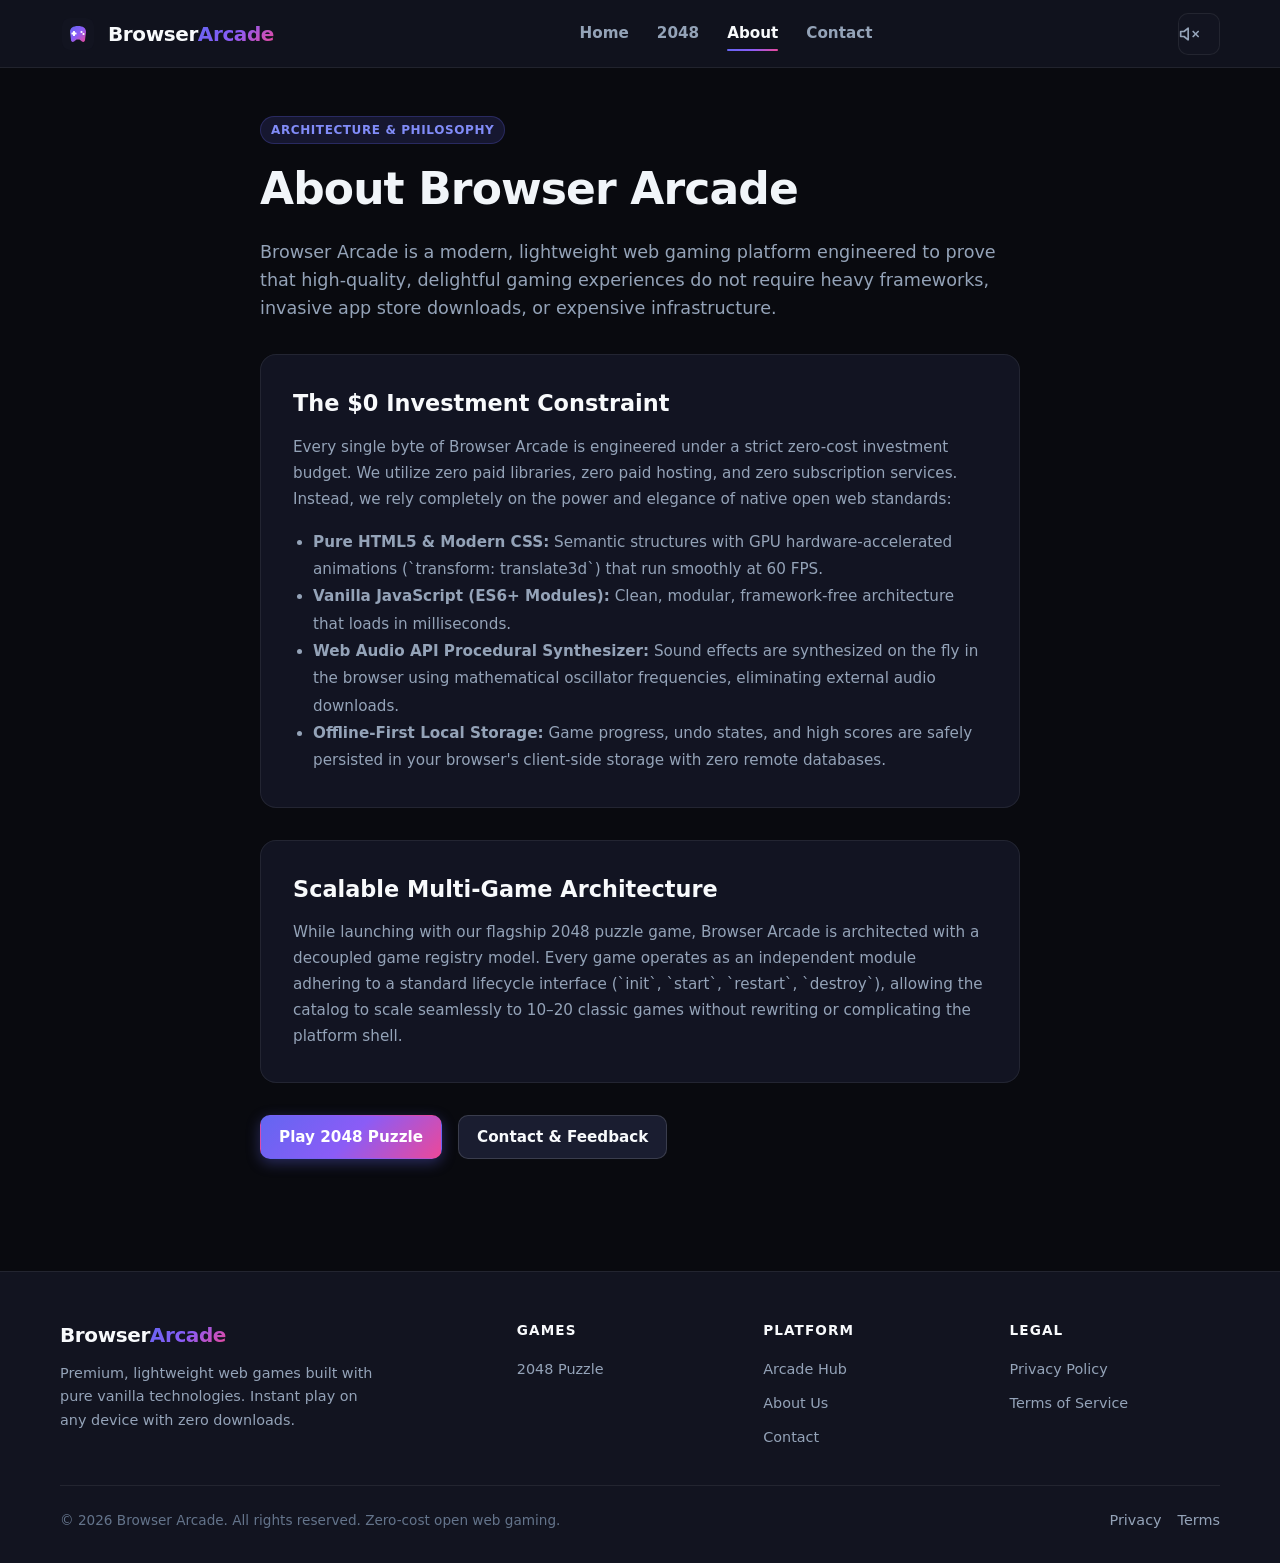
==== about/index.html @ a0a6cea9 "Prepare Browser Arcade for Vercel deployment" ====
<!DOCTYPE html>
<html lang="en">
<head>
  <meta charset="UTF-8">
  <meta name="viewport" content="width=device-width, initial-scale=1.0">
  <title>About Browser Arcade - Zero-Bloat Web Gaming</title>
  <meta name="description" content="Learn about Browser Arcade's mission to deliver instant, high-performance web gaming using pure open web standards and zero paid dependencies.">
  <link rel="canonical" href="/about/">

  <!-- Open Graph -->
  <meta property="og:type" content="website">
  <meta property="og:url" content="/about/">
  <meta property="og:title" content="About Browser Arcade - Zero-Bloat Web Gaming">
  <meta property="og:description" content="Pure HTML5, CSS3, and Vanilla JavaScript gaming platform. Instant play on any device.">
  <meta property="og:image" content="/assets/images/og-image.svg">

  <link rel="icon" type="image/svg+xml" href="/favicon.svg">
  <link rel="manifest" href="/manifest.webmanifest">
  <meta name="theme-color" content="#6366F1">

  <link rel="stylesheet" href="/assets/css/reset.css">
  <link rel="stylesheet" href="/assets/css/variables.css">
  <link rel="stylesheet" href="/assets/css/components.css">
  <link rel="stylesheet" href="/assets/css/platform.css">
</head>
<body class="arcade-layout">
  <a href="#mainContent" class="skip-to-content">Skip to content</a>

  <!-- Platform Header -->
  <header class="arcade-header">
    <div class="container arcade-header-inner">
      <a href="/" class="arcade-brand" aria-label="Browser Arcade Home">
        <div class="arcade-brand-logo">
          <svg width="32" height="32" viewBox="0 0 64 64">
            <defs>
              <linearGradient id="navLogoGradAbout" x1="0%" y1="0%" x2="100%" y2="100%">
                <stop offset="0%" stop-color="#6366F1"/>
                <stop offset="50%" stop-color="#8B5CF6"/>
                <stop offset="100%" stop-color="#EC4899"/>
              </linearGradient>
            </defs>
            <rect width="64" height="64" rx="16" fill="#121420"/>
            <path d="M16 28 C16 20, 22 16, 32 16 C42 16, 48 20, 48 28 L46 44 C46 47, 43 49, 40 47 L35 43 L29 43 L24 47 C21 49, 18 47, 18 44 Z" fill="url(#navLogoGradAbout)"/>
            <rect x="22" y="26" width="4" height="10" rx="1" fill="#FFFFFF"/>
            <rect x="19" y="29" width="10" height="4" rx="1" fill="#FFFFFF"/>
            <circle cx="39" cy="28" r="2.2" fill="#FFFFFF"/>
            <circle cx="43" cy="32" r="2.2" fill="#FFFFFF"/>
          </svg>
        </div>
        <div class="arcade-brand-text">Browser<span>Arcade</span></div>
      </a>

      <nav class="arcade-nav" aria-label="Primary Navigation">
        <a href="/" class="arcade-nav-link">Home</a>
        <a href="/games/2048/" class="arcade-nav-link">2048</a>
        <a href="/about/" class="arcade-nav-link active">About</a>
        <a href="/contact/" class="arcade-nav-link">Contact</a>
      </nav>

      <div class="arcade-header-actions">
        <button class="arcade-btn-icon sound-toggle-btn" aria-label="Toggle Sound Effects" title="Sound Effects">
          <span class="sound-icon"></span>
        </button>
        <button class="arcade-mobile-toggle" id="mobileNavToggle" aria-label="Toggle Navigation Menu" aria-expanded="false">
          <span></span>
          <span></span>
          <span></span>
        </button>
      </div>
    </div>
  </header>

  <!-- Mobile Navigation Drawer -->
  <div class="arcade-mobile-drawer" id="mobileNavDrawer" aria-label="Mobile Navigation">
    <a href="/" class="arcade-mobile-link">Home</a>
    <a href="/games/2048/" class="arcade-mobile-link">2048 Puzzle</a>
    <a href="/about/" class="arcade-mobile-link active">About Browser Arcade</a>
    <a href="/contact/" class="arcade-mobile-link">Contact Us</a>
    <a href="/privacy/" class="arcade-mobile-link">Privacy Policy</a>
    <a href="/terms/" class="arcade-mobile-link">Terms of Service</a>
  </div>

  <main class="arcade-main" id="mainContent" style="padding: 48px 0 64px;">
    <div class="container" style="max-width: 800px;">
      <div style="margin-bottom: 32px;">
        <span class="badge" style="margin-bottom: 12px;">Architecture & Philosophy</span>
        <h1 style="font-size: clamp(2rem, 5vw, 2.75rem); font-weight: 900; letter-spacing: -0.02em; margin-bottom: 16px;">
          About Browser Arcade
        </h1>
        <p style="color: var(--text-muted); font-size: 1.1rem; line-height: 1.6;">
          Browser Arcade is a modern, lightweight web gaming platform engineered to prove that high-quality, delightful gaming experiences do not require heavy frameworks, invasive app store downloads, or expensive infrastructure.
        </p>
      </div>

      <div class="arcade-card" style="padding: 32px; margin-bottom: 32px;">
        <h2 style="font-size: 1.4rem; font-weight: 800; color: var(--text-main); margin-bottom: 14px;">The $0 Investment Constraint</h2>
        <p style="color: var(--text-muted); font-size: 0.95rem; line-height: 1.7; margin-bottom: 16px;">
          Every single byte of Browser Arcade is engineered under a strict zero-cost investment budget. We utilize zero paid libraries, zero paid hosting, and zero subscription services. Instead, we rely completely on the power and elegance of native open web standards:
        </p>
        <ul style="list-style: disc; padding-left: 20px; color: var(--text-muted); font-size: 0.95rem; line-height: 1.8;">
          <li><strong>Pure HTML5 & Modern CSS:</strong> Semantic structures with GPU hardware-accelerated animations (`transform: translate3d`) that run smoothly at 60 FPS.</li>
          <li><strong>Vanilla JavaScript (ES6+ Modules):</strong> Clean, modular, framework-free architecture that loads in milliseconds.</li>
          <li><strong>Web Audio API Procedural Synthesizer:</strong> Sound effects are synthesized on the fly in the browser using mathematical oscillator frequencies, eliminating external audio downloads.</li>
          <li><strong>Offline-First Local Storage:</strong> Game progress, undo states, and high scores are safely persisted in your browser's client-side storage with zero remote databases.</li>
        </ul>
      </div>

      <div class="arcade-card" style="padding: 32px; margin-bottom: 32px;">
        <h2 style="font-size: 1.4rem; font-weight: 800; color: var(--text-main); margin-bottom: 14px;">Scalable Multi-Game Architecture</h2>
        <p style="color: var(--text-muted); font-size: 0.95rem; line-height: 1.7;">
          While launching with our flagship 2048 puzzle game, Browser Arcade is architected with a decoupled game registry model. Every game operates as an independent module adhering to a standard lifecycle interface (`init`, `start`, `restart`, `destroy`), allowing the catalog to scale seamlessly to 10–20 classic games without rewriting or complicating the platform shell.
        </p>
      </div>

      <div style="display: flex; gap: 16px; flex-wrap: wrap;">
        <a href="/games/2048/" class="arcade-btn arcade-btn-primary">
          Play 2048 Puzzle
        </a>
        <a href="/contact/" class="arcade-btn arcade-btn-secondary">
          Contact & Feedback
        </a>
      </div>
    </div>
  </main>

  <footer class="arcade-footer">
    <div class="container">
      <div class="arcade-footer-grid">
        <div>
          <div class="arcade-brand">
            <div class="arcade-brand-text">Browser<span>Arcade</span></div>
          </div>
          <p class="arcade-footer-brand-desc">
            Premium, lightweight web games built with pure vanilla technologies. Instant play on any device with zero downloads.
          </p>
        </div>
        <div>
          <h3 class="arcade-footer-title">Games</h3>
          <ul class="arcade-footer-list">
            <li><a href="/games/2048/" class="arcade-footer-link">2048 Puzzle</a></li>
          </ul>
        </div>
        <div>
          <h3 class="arcade-footer-title">Platform</h3>
          <ul class="arcade-footer-list">
            <li><a href="/" class="arcade-footer-link">Arcade Hub</a></li>
            <li><a href="/about/" class="arcade-footer-link">About Us</a></li>
            <li><a href="/contact/" class="arcade-footer-link">Contact</a></li>
          </ul>
        </div>
        <div>
          <h3 class="arcade-footer-title">Legal</h3>
          <ul class="arcade-footer-list">
            <li><a href="/privacy/" class="arcade-footer-link">Privacy Policy</a></li>
            <li><a href="/terms/" class="arcade-footer-link">Terms of Service</a></li>
          </ul>
        </div>
      </div>
      <div class="arcade-footer-bottom">
        <div>&copy; 2026 Browser Arcade. All rights reserved. Zero-cost open web gaming.</div>
        <div style="display: flex; gap: 16px;">
          <a href="/privacy/" class="arcade-footer-link">Privacy</a>
          <a href="/terms/" class="arcade-footer-link">Terms</a>
        </div>
      </div>
    </div>
  </footer>

  <script type="module" src="/assets/js/arcade.js"></script>
</body>
</html>
---- assets/css/variables.css ----
/**
 * Browser Arcade - Design Tokens & Custom Properties
 * Zero-cost, high-contrast, modern arcade aesthetic
 */

:root {
  /* Surface & Background Palette */
  --bg-app: #090a10;
  --bg-surface: #121420;
  --bg-surface-elevated: #1a1d30;
  --bg-surface-card: rgba(22, 25, 42, 0.75);
  --bg-glass: rgba(18, 20, 32, 0.85);
  --bg-board: #161826;
  --bg-cell-empty: rgba(255, 255, 255, 0.04);

  /* Primary Brand Neon Palette */
  --primary-50: #eef2ff;
  --primary-100: #e0e7ff;
  --primary-400: #818cf8;
  --primary-500: #6366f1;
  --primary-600: #4f46e5;
  --primary-gradient: linear-gradient(135deg, #6366f1 0%, #8b5cf6 50%, #ec4899 100%);
  --primary-glow: 0 0 25px rgba(99, 102, 241, 0.35);

  /* Secondary & Accent */
  --accent-cyan: #06b6d4;
  --accent-pink: #ec4899;
  --accent-purple: #8b5cf6;
  --accent-amber: #f59e0b;
  --accent-emerald: #10b981;

  /* Typography Colors */
  --text-main: #f8fafc;
  --text-muted: #94a3b8;
  --text-dim: #64748b;
  --text-inverse: #090a10;

  /* Borders & Dividers */
  --border-subtle: rgba(255, 255, 255, 0.07);
  --border-medium: rgba(255, 255, 255, 0.14);
  --border-focus: #6366f1;

  /* Radii */
  --radius-sm: 6px;
  --radius-md: 10px;
  --radius-lg: 16px;
  --radius-xl: 24px;
  --radius-full: 9999px;

  /* Shadows */
  --shadow-sm: 0 2px 4px rgba(0, 0, 0, 0.3);
  --shadow-md: 0 4px 16px rgba(0, 0, 0, 0.4);
  --shadow-lg: 0 8px 30px rgba(0, 0, 0, 0.5);
  --shadow-glow: 0 0 20px rgba(99, 102, 241, 0.25);

  /* Transitions */
  --transition-fast: 0.15s cubic-bezier(0.4, 0, 0.2, 1);
  --transition-normal: 0.25s cubic-bezier(0.4, 0, 0.2, 1);
  --transition-bounce: 0.2s cubic-bezier(0.34, 1.56, 0.64, 1);

  /* Layout Dimensions */
  --header-height: 68px;
  --container-max-width: 1200px;
  --game-max-width: 460px;

  /* Future AdSense Placeholder Dimensions (IAB Standards) */
  --ad-leaderboard-w: 728px;
  --ad-leaderboard-h: 90px;
  --ad-mobile-banner-w: 320px;
  --ad-mobile-banner-h: 50px;
  --ad-rect-w: 300px;
  --ad-rect-h: 250px;

  /* 2048 Game Color Scale (Vibrant, high contrast, neo-arcade aesthetic) */
  --tile-2-bg: #1e2238;
  --tile-2-color: #f1f5f9;
  --tile-4-bg: #282f4d;
  --tile-4-color: #f8fafc;
  --tile-8-bg: #f97316;
  --tile-8-color: #ffffff;
  --tile-16-bg: #ea580c;
  --tile-16-color: #ffffff;
  --tile-32-bg: #ef4444;
  --tile-32-color: #ffffff;
  --tile-64-bg: #dc2626;
  --tile-64-color: #ffffff;
  --tile-128-bg: #eab308;
  --tile-128-color: #0f172a;
  --tile-128-glow: 0 0 16px rgba(234, 179, 8, 0.4);
  --tile-256-bg: #eab308;
  --tile-256-color: #0f172a;
  --tile-256-glow: 0 0 22px rgba(234, 179, 8, 0.55);
  --tile-512-bg: #10b981;
  --tile-512-color: #ffffff;
  --tile-512-glow: 0 0 26px rgba(16, 185, 129, 0.6);
  --tile-1024-bg: #06b6d4;
  --tile-1024-color: #ffffff;
  --tile-1024-glow: 0 0 30px rgba(6, 182, 212, 0.7);
  --tile-2048-bg: linear-gradient(135deg, #6366f1 0%, #ec4899 100%);
  --tile-2048-color: #ffffff;
  --tile-2048-glow: 0 0 35px rgba(236, 72, 153, 0.85);
  --tile-super-bg: linear-gradient(135deg, #3b82f6 0%, #8b5cf6 50%, #f43f5e 100%);
  --tile-super-color: #ffffff;
  --tile-super-glow: 0 0 40px rgba(139, 92, 246, 0.9);
}
---- assets/css/components.css ----
/**
 * Browser Arcade - Reusable Component Library
 * High-performance UI components with smooth micro-interactions
 */

/* ==========================================================================
   Buttons
   ========================================================================== */

.arcade-btn {
  display: inline-flex;
  align-items: center;
  justify-content: center;
  gap: 8px;
  font-weight: 600;
  font-size: 0.95rem;
  padding: 10px 18px;
  border-radius: var(--radius-md);
  transition: all var(--transition-fast);
  user-select: none;
  white-space: nowrap;
  outline: none;
  border: 1px solid transparent;
}

.arcade-btn:focus-visible {
  outline: 2px solid var(--border-focus);
  outline-offset: 2px;
}

.arcade-btn-primary {
  background: var(--primary-gradient);
  color: #ffffff;
  box-shadow: 0 4px 14px rgba(99, 102, 241, 0.35);
}

.arcade-btn-primary:hover {
  transform: translateY(-1px);
  box-shadow: 0 6px 20px rgba(99, 102, 241, 0.5);
  filter: brightness(1.08);
}

.arcade-btn-primary:active {
  transform: translateY(1px);
  filter: brightness(0.95);
}

.arcade-btn-secondary {
  background: var(--bg-surface-elevated);
  color: var(--text-main);
  border: 1px solid var(--border-medium);
}

.arcade-btn-secondary:hover {
  background: rgba(255, 255, 255, 0.08);
  border-color: rgba(255, 255, 255, 0.25);
  transform: translateY(-1px);
}

.arcade-btn-secondary:active {
  transform: translateY(1px);
}

.arcade-btn-icon {
  width: 42px;
  height: 42px;
  padding: 0;
  border-radius: var(--radius-md);
  background: var(--bg-surface);
  border: 1px solid var(--border-subtle);
  color: var(--text-muted);
}

.arcade-btn-icon:hover {
  background: var(--bg-surface-elevated);
  color: var(--text-main);
  border-color: var(--border-medium);
  transform: translateY(-1px);
}

.arcade-btn-icon.active {
  color: var(--primary-400);
  border-color: var(--primary-500);
  background: rgba(99, 102, 241, 0.12);
}

.arcade-btn-sm {
  padding: 6px 12px;
  font-size: 0.85rem;
}

/* ==========================================================================
   Badges & Tags
   ========================================================================== */

.badge {
  display: inline-flex;
  align-items: center;
  gap: 4px;
  padding: 4px 10px;
  font-size: 0.75rem;
  font-weight: 700;
  letter-spacing: 0.05em;
  text-transform: uppercase;
  border-radius: var(--radius-full);
  background: rgba(99, 102, 241, 0.15);
  color: var(--primary-400);
  border: 1px solid rgba(99, 102, 241, 0.25);
}

.badge-pulse {
  position: relative;
}

.badge-pulse::before {
  content: '';
  width: 6px;
  height: 6px;
  border-radius: 50%;
  background-color: var(--accent-emerald);
  box-shadow: 0 0 8px var(--accent-emerald);
}

/* ==========================================================================
   Cards
   ========================================================================== */

.arcade-card {
  background: var(--bg-surface-card);
  border: 1px solid var(--border-subtle);
  border-radius: var(--radius-lg);
  backdrop-filter: blur(12px);
  -webkit-backdrop-filter: blur(12px);
  transition: all var(--transition-normal);
  overflow: hidden;
}

.arcade-card:hover {
  border-color: var(--border-medium);
  transform: translateY(-2px);
  box-shadow: var(--shadow-md);
}

/* Game Catalog Card */
.game-card {
  position: relative;
  display: flex;
  flex-direction: column;
  height: 100%;
}

.game-card-media {
  position: relative;
  width: 100%;
  aspect-ratio: 16 / 9;
  background: linear-gradient(135deg, #181b2e 0%, #0d0f1a 100%);
  display: flex;
  align-items: center;
  justify-content: center;
  overflow: hidden;
  border-bottom: 1px solid var(--border-subtle);
}

.game-card-media svg {
  transition: transform var(--transition-normal);
}

.game-card:hover .game-card-media svg {
  transform: scale(1.06);
}

.game-card-body {
  padding: 20px;
  display: flex;
  flex-direction: column;
  flex-grow: 1;
}

.game-card-title {
  font-size: 1.25rem;
  font-weight: 700;
  color: var(--text-main);
  margin-bottom: 6px;
}

.game-card-desc {
  font-size: 0.9rem;
  color: var(--text-muted);
  line-height: 1.45;
  margin-bottom: 16px;
  flex-grow: 1;
}

/* ==========================================================================
   Modals & Overlays
   ========================================================================== */

.arcade-modal-backdrop {
  position: fixed;
  inset: 0;
  background: rgba(9, 10, 16, 0.85);
  backdrop-filter: blur(8px);
  -webkit-backdrop-filter: blur(8px);
  display: flex;
  align-items: center;
  justify-content: center;
  padding: 20px;
  z-index: 1000;
  opacity: 0;
  pointer-events: none;
  transition: opacity var(--transition-normal);
}

.arcade-modal-backdrop.active {
  opacity: 1;
  pointer-events: auto;
}

.arcade-modal-card {
  background: var(--bg-surface);
  border: 1px solid var(--border-medium);
  border-radius: var(--radius-xl);
  padding: 32px 28px;
  max-width: 420px;
  width: 100%;
  text-align: center;
  box-shadow: var(--shadow-lg), var(--shadow-glow);
  transform: scale(0.92);
  transition: transform var(--transition-bounce);
}

.arcade-modal-backdrop.active .arcade-modal-card {
  transform: scale(1);
}

.arcade-modal-icon {
  font-size: 3rem;
  margin-bottom: 12px;
}

.arcade-modal-title {
  font-size: 1.75rem;
  font-weight: 800;
  color: var(--text-main);
  margin-bottom: 10px;
  letter-spacing: -0.02em;
}

.arcade-modal-desc {
  font-size: 0.95rem;
  color: var(--text-muted);
  line-height: 1.5;
  margin-bottom: 24px;
}

.arcade-modal-actions {
  display: flex;
  gap: 12px;
  justify-content: center;
}

/* ==========================================================================
   AdSense Placement Containers (Zero-CLS Architecture)
   Explicit dimensions reserved to prevent layout shifts.
   Strictly empty containers: NO advertising code, NO mock ad images.
   ========================================================================== */

.arcade-ad-slot {
  display: flex;
  align-items: center;
  justify-content: center;
  margin: 24px auto;
  border-radius: var(--radius-md);
  background: rgba(255, 255, 255, 0.015);
  border: 1px dashed rgba(255, 255, 255, 0.05);
  overflow: hidden;
  user-select: none;
  contain: layout size;
}

/* Desktop Leaderboard 728x90 */
.arcade-ad-leaderboard {
  width: 100%;
  max-width: var(--ad-leaderboard-w);
  height: var(--ad-leaderboard-h);
}

/* Medium Rectangle 300x250 */
.arcade-ad-rectangle {
  width: var(--ad-rect-w);
  height: var(--ad-rect-h);
}

/* Mobile Banner 320x50 */
.arcade-ad-mobile-banner {
  width: var(--ad-mobile-banner-w);
  height: var(--ad-mobile-banner-h);
}

@media (max-width: 768px) {
  .arcade-ad-leaderboard {
    display: none; /* Hide wide leaderboard on mobile; mobile banner activates */
  }
}

@media (min-width: 769px) {
  .arcade-ad-mobile-banner {
    display: none;
  }
}
---- assets/css/platform.css ----
/**
 * Browser Arcade - Platform Layout & Shell Styles
 * Responsive, mobile-first arcade header, navigation, and footer
 */

/* ==========================================================================
   Skip Link (Accessibility)
   ========================================================================== */

.skip-to-content {
  position: absolute;
  top: -60px;
  left: 20px;
  background: var(--primary-500);
  color: #ffffff;
  padding: 10px 18px;
  border-radius: var(--radius-md);
  font-weight: 700;
  z-index: 9999;
  transition: top var(--transition-fast);
}

.skip-to-content:focus {
  top: 15px;
}

/* ==========================================================================
   Platform Shell Layout
   ========================================================================== */

.arcade-layout {
  display: flex;
  flex-direction: column;
  min-height: 100vh;
}

.arcade-main {
  flex: 1 0 auto;
  display: flex;
  flex-direction: column;
}

.container {
  width: 100%;
  max-width: var(--container-max-width);
  margin: 0 auto;
  padding: 0 20px;
}

/* ==========================================================================
   Header & Navigation
   ========================================================================== */

.arcade-header {
  position: sticky;
  top: 0;
  height: var(--header-height);
  background: var(--bg-glass);
  backdrop-filter: blur(16px);
  -webkit-backdrop-filter: blur(16px);
  border-bottom: 1px solid var(--border-subtle);
  z-index: 500;
}

.arcade-header-inner {
  display: flex;
  align-items: center;
  justify-content: space-between;
  height: 100%;
}

.arcade-brand {
  display: flex;
  align-items: center;
  gap: 12px;
  font-weight: 800;
  font-size: 1.25rem;
  letter-spacing: -0.02em;
  color: var(--text-main);
  text-decoration: none;
}

.arcade-brand-logo {
  width: 36px;
  height: 36px;
  display: flex;
  align-items: center;
  justify-content: center;
}

.arcade-brand-text span {
  background: var(--primary-gradient);
  -webkit-background-clip: text;
  -webkit-text-fill-color: transparent;
}

.arcade-nav {
  display: flex;
  align-items: center;
  gap: 28px;
}

.arcade-nav-link {
  font-size: 0.95rem;
  font-weight: 600;
  color: var(--text-muted);
  transition: color var(--transition-fast);
  position: relative;
  padding: 6px 0;
}

.arcade-nav-link:hover,
.arcade-nav-link.active {
  color: var(--text-main);
}

.arcade-nav-link.active::after {
  content: '';
  position: absolute;
  bottom: 0;
  left: 0;
  right: 0;
  height: 2px;
  background: var(--primary-gradient);
  border-radius: var(--radius-full);
}

.arcade-header-actions {
  display: flex;
  align-items: center;
  gap: 10px;
}

/* Mobile Hamburger Toggle */
.arcade-mobile-toggle {
  display: none;
  flex-direction: column;
  justify-content: center;
  gap: 5px;
  width: 42px;
  height: 42px;
  padding: 8px;
  border-radius: var(--radius-md);
  background: var(--bg-surface);
  border: 1px solid var(--border-subtle);
}

.arcade-mobile-toggle span {
  display: block;
  width: 22px;
  height: 2px;
  background-color: var(--text-main);
  border-radius: 2px;
  transition: all var(--transition-fast);
}

.arcade-mobile-toggle.active span:nth-child(1) {
  transform: translateY(7px) rotate(45deg);
}

.arcade-mobile-toggle.active span:nth-child(2) {
  opacity: 0;
}

.arcade-mobile-toggle.active span:nth-child(3) {
  transform: translateY(-7px) rotate(-45deg);
}

/* Mobile Navigation Drawer */
.arcade-mobile-drawer {
  position: fixed;
  top: var(--header-height);
  left: 0;
  right: 0;
  bottom: 0;
  background: var(--bg-app);
  display: flex;
  flex-direction: column;
  padding: 24px;
  gap: 16px;
  z-index: 490;
  transform: translateY(-100%);
  opacity: 0;
  pointer-events: none;
  transition: all var(--transition-normal);
  border-bottom: 1px solid var(--border-medium);
}

.arcade-mobile-drawer.active {
  transform: translateY(0);
  opacity: 1;
  pointer-events: auto;
}

.arcade-mobile-link {
  font-size: 1.15rem;
  font-weight: 700;
  color: var(--text-muted);
  padding: 12px 16px;
  border-radius: var(--radius-md);
  transition: all var(--transition-fast);
}

.arcade-mobile-link:hover,
.arcade-mobile-link.active {
  color: var(--text-main);
  background: var(--bg-surface-elevated);
}

/* ==========================================================================
   Platform Footer
   ========================================================================== */

.arcade-footer {
  background: var(--bg-surface);
  border-top: 1px solid var(--border-subtle);
  padding: 48px 0 32px;
  margin-top: 48px;
  flex-shrink: 0;
}

.arcade-footer-grid {
  display: grid;
  grid-template-columns: 2fr 1fr 1fr 1fr;
  gap: 36px;
  margin-bottom: 36px;
}

.arcade-footer-brand-desc {
  color: var(--text-muted);
  font-size: 0.9rem;
  line-height: 1.6;
  margin-top: 12px;
  max-width: 320px;
}

.arcade-footer-title {
  font-size: 0.85rem;
  font-weight: 700;
  text-transform: uppercase;
  letter-spacing: 0.08em;
  color: var(--text-main);
  margin-bottom: 16px;
}

.arcade-footer-list {
  display: flex;
  flex-direction: column;
  gap: 10px;
}

.arcade-footer-link {
  font-size: 0.9rem;
  color: var(--text-muted);
  transition: color var(--transition-fast);
}

.arcade-footer-link:hover {
  color: var(--primary-400);
}

.arcade-footer-bottom {
  border-top: 1px solid var(--border-subtle);
  padding-top: 24px;
  display: flex;
  align-items: center;
  justify-content: space-between;
  font-size: 0.85rem;
  color: var(--text-dim);
}

/* ==========================================================================
   Responsive Breakpoints
   ========================================================================== */

@media (max-width: 868px) {
  .arcade-nav {
    display: none;
  }
  .arcade-mobile-toggle {
    display: flex;
  }
  .arcade-footer-grid {
    grid-template-columns: 1fr 1fr;
    gap: 28px;
  }
}

@media (max-width: 520px) {
  .arcade-footer-grid {
    grid-template-columns: 1fr;
  }
  .arcade-footer-bottom {
    flex-direction: column;
    gap: 12px;
    text-align: center;
  }
}
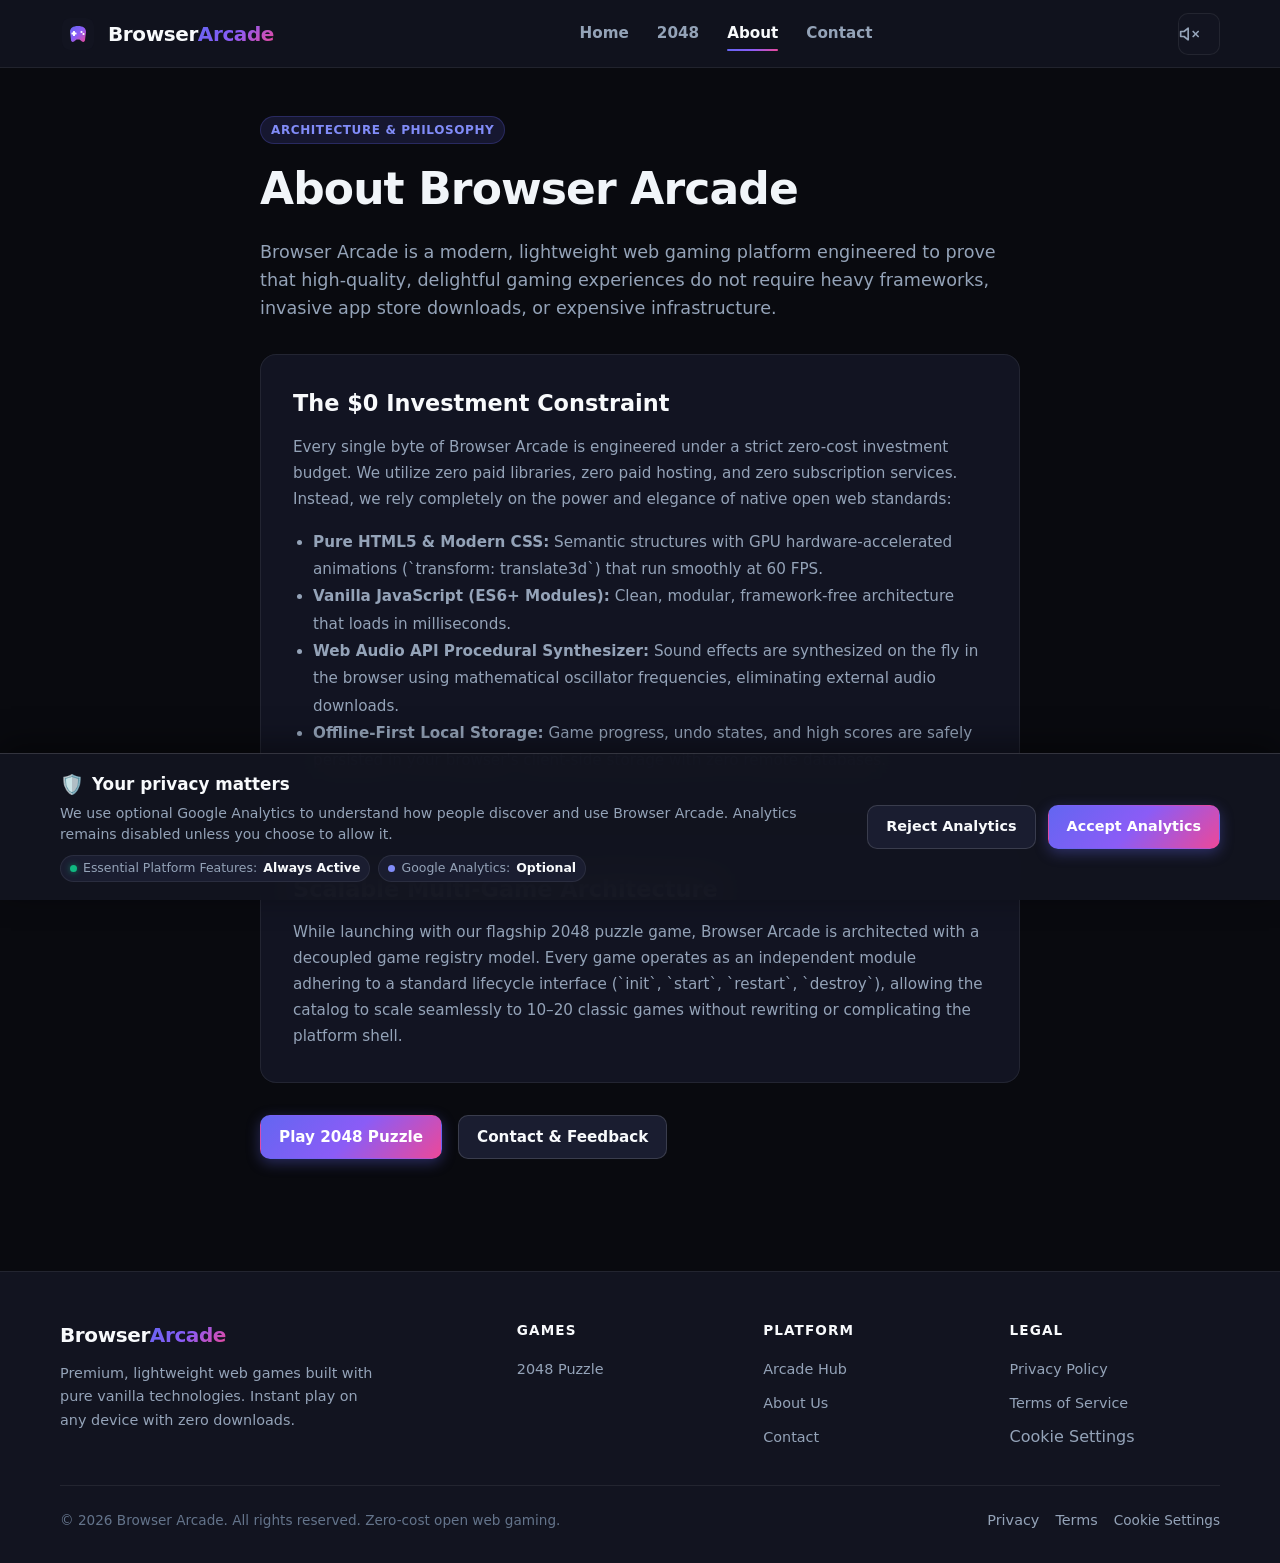
==== commit d2f6ba74: "Implement privacy-first GA4 consent controls" ====
--- a/about/index.html
+++ b/about/index.html
@@ -5,14 +5,24 @@
   <meta name="viewport" content="width=device-width, initial-scale=1.0">
   <title>About Browser Arcade - Zero-Bloat Web Gaming</title>
   <meta name="description" content="Learn about Browser Arcade's mission to deliver instant, high-performance web gaming using pure open web standards and zero paid dependencies.">
-  <link rel="canonical" href="/about/">
+  <link rel="canonical" href="https://browserarcade.pages.dev/about/">
 
   <!-- Open Graph -->
   <meta property="og:type" content="website">
-  <meta property="og:url" content="/about/">
+  <meta property="og:url" content="https://browserarcade.pages.dev/about/">
   <meta property="og:title" content="About Browser Arcade - Zero-Bloat Web Gaming">
   <meta property="og:description" content="Pure HTML5, CSS3, and Vanilla JavaScript gaming platform. Instant play on any device.">
-  <meta property="og:image" content="/assets/images/og-image.svg">
+  <meta property="og:image" content="https://browserarcade.pages.dev/assets/images/og-image.png">
+  <meta property="og:image:type" content="image/png">
+  <meta property="og:image:width" content="1200">
+  <meta property="og:image:height" content="630">
+  <meta property="og:image:alt" content="About Browser Arcade - Pure HTML5 and lightweight browser gaming mission.">
+
+  <!-- Twitter Card -->
+  <meta name="twitter:card" content="summary_large_image">
+  <meta name="twitter:title" content="About Browser Arcade - Zero-Bloat Web Gaming">
+  <meta name="twitter:description" content="Pure HTML5, CSS3, and Vanilla JavaScript gaming platform. Instant play on any device.">
+  <meta name="twitter:image" content="https://browserarcade.pages.dev/assets/images/og-image.png">
 
   <link rel="icon" type="image/svg+xml" href="/favicon.svg">
   <link rel="manifest" href="/manifest.webmanifest">
@@ -153,6 +163,7 @@
           <ul class="arcade-footer-list">
             <li><a href="/privacy/" class="arcade-footer-link">Privacy Policy</a></li>
             <li><a href="/terms/" class="arcade-footer-link">Terms of Service</a></li>
+            <li><button type="button" class="arcade-footer-link cookie-settings-trigger">Cookie Settings</button></li>
           </ul>
         </div>
       </div>
@@ -161,6 +172,7 @@
         <div style="display: flex; gap: 16px;">
           <a href="/privacy/" class="arcade-footer-link">Privacy</a>
           <a href="/terms/" class="arcade-footer-link">Terms</a>
+          <button type="button" class="arcade-footer-link" id="cookieSettingsBtn">Cookie Settings</button>
         </div>
       </div>
     </div>
--- a/assets/css/components.css
+++ b/assets/css/components.css
@@ -308,3 +308,153 @@
     display: none;
   }
 }
+
+/* ==========================================================================
+   Consent Banner (Basic Consent Mode)
+   ========================================================================== */
+
+.arcade-consent-banner {
+  position: fixed;
+  bottom: 0;
+  left: 0;
+  right: 0;
+  z-index: 9999;
+  background: rgba(18, 20, 32, 0.96);
+  backdrop-filter: blur(16px);
+  -webkit-backdrop-filter: blur(16px);
+  border-top: 1px solid var(--border-medium);
+  box-shadow: 0 -8px 32px rgba(0, 0, 0, 0.45);
+  transform: translateY(100%);
+  opacity: 0;
+  visibility: hidden;
+  transition: transform 0.3s cubic-bezier(0.16, 1, 0.3, 1), opacity 0.3s ease, visibility 0.3s ease;
+  padding: 18px 0;
+  contain: layout style;
+}
+
+.arcade-consent-banner.visible {
+  transform: translateY(0);
+  opacity: 1;
+  visibility: visible;
+}
+
+.arcade-consent-inner {
+  display: flex;
+  align-items: center;
+  justify-content: space-between;
+  gap: 24px;
+}
+
+.arcade-consent-body {
+  flex: 1;
+  min-width: 0;
+}
+
+.arcade-consent-header {
+  display: flex;
+  align-items: center;
+  gap: 8px;
+  margin-bottom: 6px;
+}
+
+.arcade-consent-icon {
+  font-size: 1.2rem;
+  line-height: 1;
+}
+
+.arcade-consent-title {
+  font-size: 1.05rem;
+  font-weight: 700;
+  color: var(--text-main);
+  margin: 0;
+}
+
+.arcade-consent-text {
+  font-size: 0.88rem;
+  line-height: 1.5;
+  color: var(--text-muted);
+  margin: 0 0 10px 0;
+}
+
+.arcade-consent-features {
+  display: flex;
+  flex-wrap: wrap;
+  gap: 8px;
+}
+
+.arcade-consent-pill {
+  display: inline-flex;
+  align-items: center;
+  gap: 6px;
+  font-size: 0.78rem;
+  padding: 3px 9px;
+  border-radius: 999px;
+  background: var(--bg-surface-elevated);
+  border: 1px solid var(--border-subtle);
+  color: var(--text-muted);
+}
+
+.arcade-consent-pill strong {
+  color: var(--text-main);
+}
+
+.arcade-consent-pill .status-indicator {
+  width: 7px;
+  height: 7px;
+  border-radius: 50%;
+  display: inline-block;
+}
+
+.arcade-consent-pill.always-active .status-indicator {
+  background: var(--accent-emerald, #10b981);
+  box-shadow: 0 0 6px rgba(16, 185, 129, 0.6);
+}
+
+.arcade-consent-pill.optional-feature .status-indicator {
+  background: var(--primary-400, #818cf8);
+}
+
+.arcade-consent-actions {
+  display: flex;
+  align-items: center;
+  gap: 12px;
+  flex-shrink: 0;
+}
+
+.arcade-consent-actions .arcade-btn {
+  padding: 10px 18px;
+  font-size: 0.9rem;
+}
+
+@media (max-width: 820px) {
+  .arcade-consent-inner {
+    flex-direction: column;
+    align-items: stretch;
+    gap: 16px;
+  }
+
+  .arcade-consent-actions {
+    display: grid;
+    grid-template-columns: 1fr 1fr;
+    gap: 10px;
+    width: 100%;
+  }
+
+  .arcade-consent-actions .arcade-btn {
+    width: 100%;
+    text-align: center;
+  }
+}
+
+@media (max-width: 480px) {
+  .arcade-consent-actions {
+    grid-template-columns: 1fr;
+  }
+}
+
+@media (prefers-reduced-motion: reduce) {
+  .arcade-consent-banner {
+    transition: opacity 0.1s linear, visibility 0.1s linear;
+    transform: none !important;
+  }
+}
--- a/assets/css/platform.css
+++ b/assets/css/platform.css
@@ -255,6 +255,15 @@
   transition: color var(--transition-fast);
 }
 
+button.arcade-footer-link {
+  background: none;
+  border: none;
+  padding: 0;
+  font: inherit;
+  cursor: pointer;
+  text-align: left;
+}
+
 .arcade-footer-link:hover {
   color: var(--primary-400);
 }
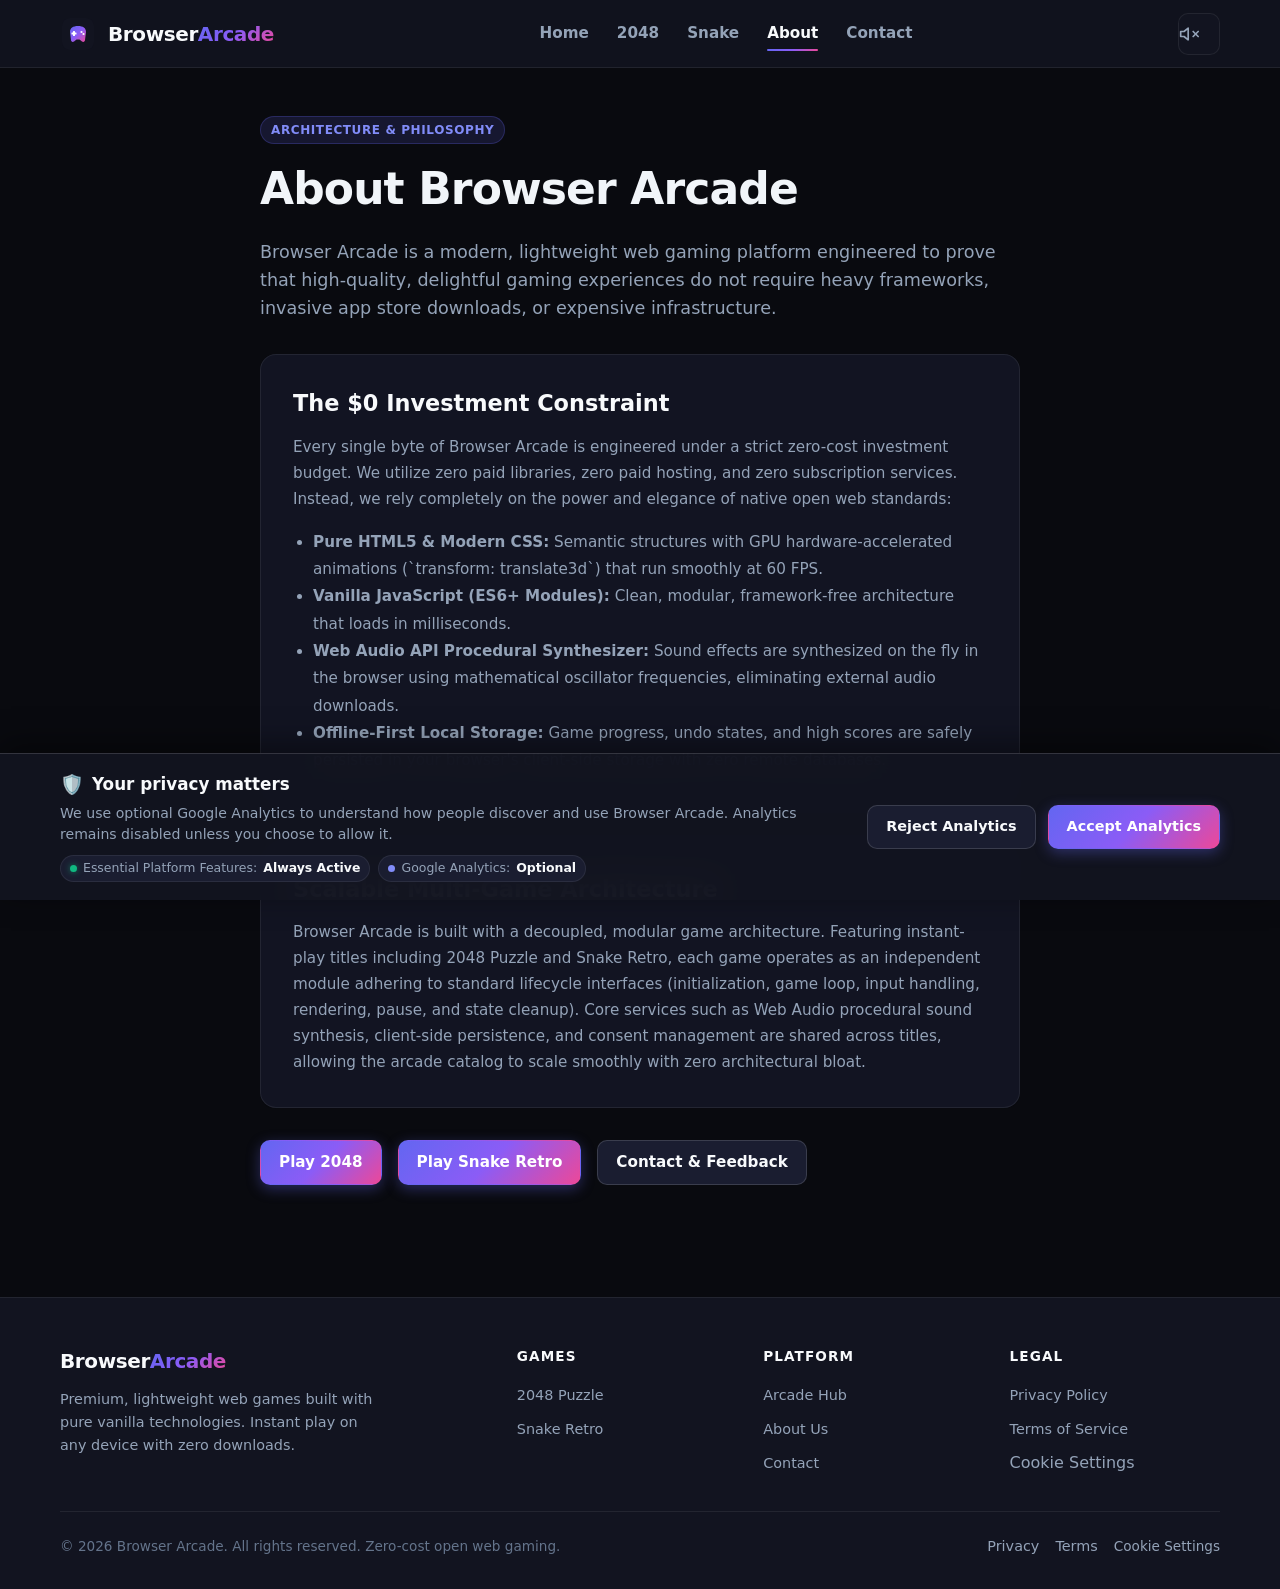
==== commit c6c31120: "feat: expand game content and platform navigation" ====
--- a/about/index.html
+++ b/about/index.html
@@ -63,6 +63,7 @@
       <nav class="arcade-nav" aria-label="Primary Navigation">
         <a href="/" class="arcade-nav-link">Home</a>
         <a href="/games/2048/" class="arcade-nav-link">2048</a>
+        <a href="/games/snake/" class="arcade-nav-link">Snake</a>
         <a href="/about/" class="arcade-nav-link active">About</a>
         <a href="/contact/" class="arcade-nav-link">Contact</a>
       </nav>
@@ -84,6 +85,7 @@
   <div class="arcade-mobile-drawer" id="mobileNavDrawer" aria-label="Mobile Navigation">
     <a href="/" class="arcade-mobile-link">Home</a>
     <a href="/games/2048/" class="arcade-mobile-link">2048 Puzzle</a>
+    <a href="/games/snake/" class="arcade-mobile-link">Snake Retro</a>
     <a href="/about/" class="arcade-mobile-link active">About Browser Arcade</a>
     <a href="/contact/" class="arcade-mobile-link">Contact Us</a>
     <a href="/privacy/" class="arcade-mobile-link">Privacy Policy</a>
@@ -118,13 +120,16 @@
       <div class="arcade-card" style="padding: 32px; margin-bottom: 32px;">
         <h2 style="font-size: 1.4rem; font-weight: 800; color: var(--text-main); margin-bottom: 14px;">Scalable Multi-Game Architecture</h2>
         <p style="color: var(--text-muted); font-size: 0.95rem; line-height: 1.7;">
-          While launching with our flagship 2048 puzzle game, Browser Arcade is architected with a decoupled game registry model. Every game operates as an independent module adhering to a standard lifecycle interface (`init`, `start`, `restart`, `destroy`), allowing the catalog to scale seamlessly to 10–20 classic games without rewriting or complicating the platform shell.
+          Browser Arcade is built with a decoupled, modular game architecture. Featuring instant-play titles including 2048 Puzzle and Snake Retro, each game operates as an independent module adhering to standard lifecycle interfaces (initialization, game loop, input handling, rendering, pause, and state cleanup). Core services such as Web Audio procedural sound synthesis, client-side persistence, and consent management are shared across titles, allowing the arcade catalog to scale smoothly with zero architectural bloat.
         </p>
       </div>
 
       <div style="display: flex; gap: 16px; flex-wrap: wrap;">
         <a href="/games/2048/" class="arcade-btn arcade-btn-primary">
-          Play 2048 Puzzle
+          Play 2048
+        </a>
+        <a href="/games/snake/" class="arcade-btn arcade-btn-primary">
+          Play Snake Retro
         </a>
         <a href="/contact/" class="arcade-btn arcade-btn-secondary">
           Contact & Feedback
@@ -148,6 +153,7 @@
           <h3 class="arcade-footer-title">Games</h3>
           <ul class="arcade-footer-list">
             <li><a href="/games/2048/" class="arcade-footer-link">2048 Puzzle</a></li>
+            <li><a href="/games/snake/" class="arcade-footer-link">Snake Retro</a></li>
           </ul>
         </div>
         <div>
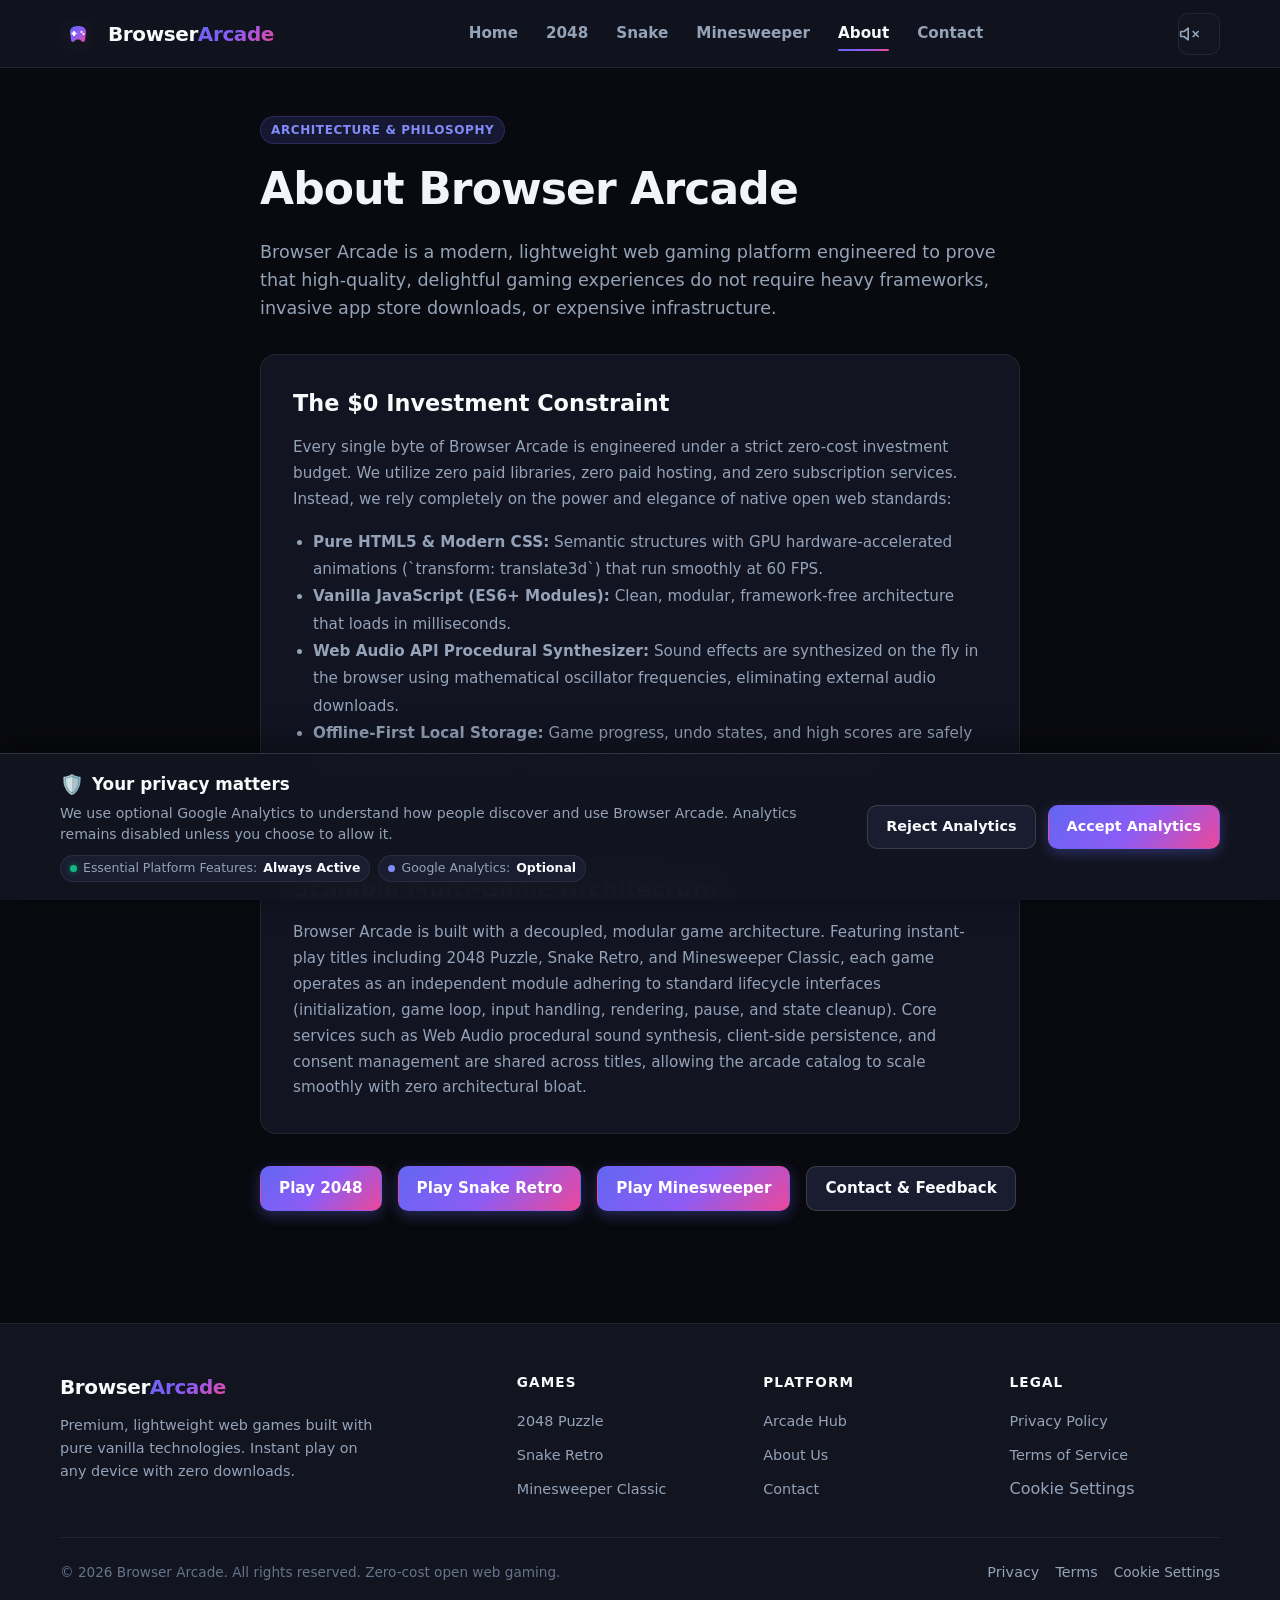
==== commit 807c0cf5: "feat: Add Minesweeper Classic (Game #3), platform navigation, and strategy guide" ====
--- a/about/index.html
+++ b/about/index.html
@@ -64,6 +64,7 @@
         <a href="/" class="arcade-nav-link">Home</a>
         <a href="/games/2048/" class="arcade-nav-link">2048</a>
         <a href="/games/snake/" class="arcade-nav-link">Snake</a>
+        <a href="/games/minesweeper/" class="arcade-nav-link">Minesweeper</a>
         <a href="/about/" class="arcade-nav-link active">About</a>
         <a href="/contact/" class="arcade-nav-link">Contact</a>
       </nav>
@@ -86,6 +87,7 @@
     <a href="/" class="arcade-mobile-link">Home</a>
     <a href="/games/2048/" class="arcade-mobile-link">2048 Puzzle</a>
     <a href="/games/snake/" class="arcade-mobile-link">Snake Retro</a>
+    <a href="/games/minesweeper/" class="arcade-mobile-link">Minesweeper Classic</a>
     <a href="/about/" class="arcade-mobile-link active">About Browser Arcade</a>
     <a href="/contact/" class="arcade-mobile-link">Contact Us</a>
     <a href="/privacy/" class="arcade-mobile-link">Privacy Policy</a>
@@ -120,7 +122,7 @@
       <div class="arcade-card" style="padding: 32px; margin-bottom: 32px;">
         <h2 style="font-size: 1.4rem; font-weight: 800; color: var(--text-main); margin-bottom: 14px;">Scalable Multi-Game Architecture</h2>
         <p style="color: var(--text-muted); font-size: 0.95rem; line-height: 1.7;">
-          Browser Arcade is built with a decoupled, modular game architecture. Featuring instant-play titles including 2048 Puzzle and Snake Retro, each game operates as an independent module adhering to standard lifecycle interfaces (initialization, game loop, input handling, rendering, pause, and state cleanup). Core services such as Web Audio procedural sound synthesis, client-side persistence, and consent management are shared across titles, allowing the arcade catalog to scale smoothly with zero architectural bloat.
+          Browser Arcade is built with a decoupled, modular game architecture. Featuring instant-play titles including 2048 Puzzle, Snake Retro, and Minesweeper Classic, each game operates as an independent module adhering to standard lifecycle interfaces (initialization, game loop, input handling, rendering, pause, and state cleanup). Core services such as Web Audio procedural sound synthesis, client-side persistence, and consent management are shared across titles, allowing the arcade catalog to scale smoothly with zero architectural bloat.
         </p>
       </div>
 
@@ -130,6 +132,9 @@
         </a>
         <a href="/games/snake/" class="arcade-btn arcade-btn-primary">
           Play Snake Retro
+        </a>
+        <a href="/games/minesweeper/" class="arcade-btn arcade-btn-primary">
+          Play Minesweeper
         </a>
         <a href="/contact/" class="arcade-btn arcade-btn-secondary">
           Contact & Feedback
@@ -154,6 +159,7 @@
           <ul class="arcade-footer-list">
             <li><a href="/games/2048/" class="arcade-footer-link">2048 Puzzle</a></li>
             <li><a href="/games/snake/" class="arcade-footer-link">Snake Retro</a></li>
+            <li><a href="/games/minesweeper/" class="arcade-footer-link">Minesweeper Classic</a></li>
           </ul>
         </div>
         <div>
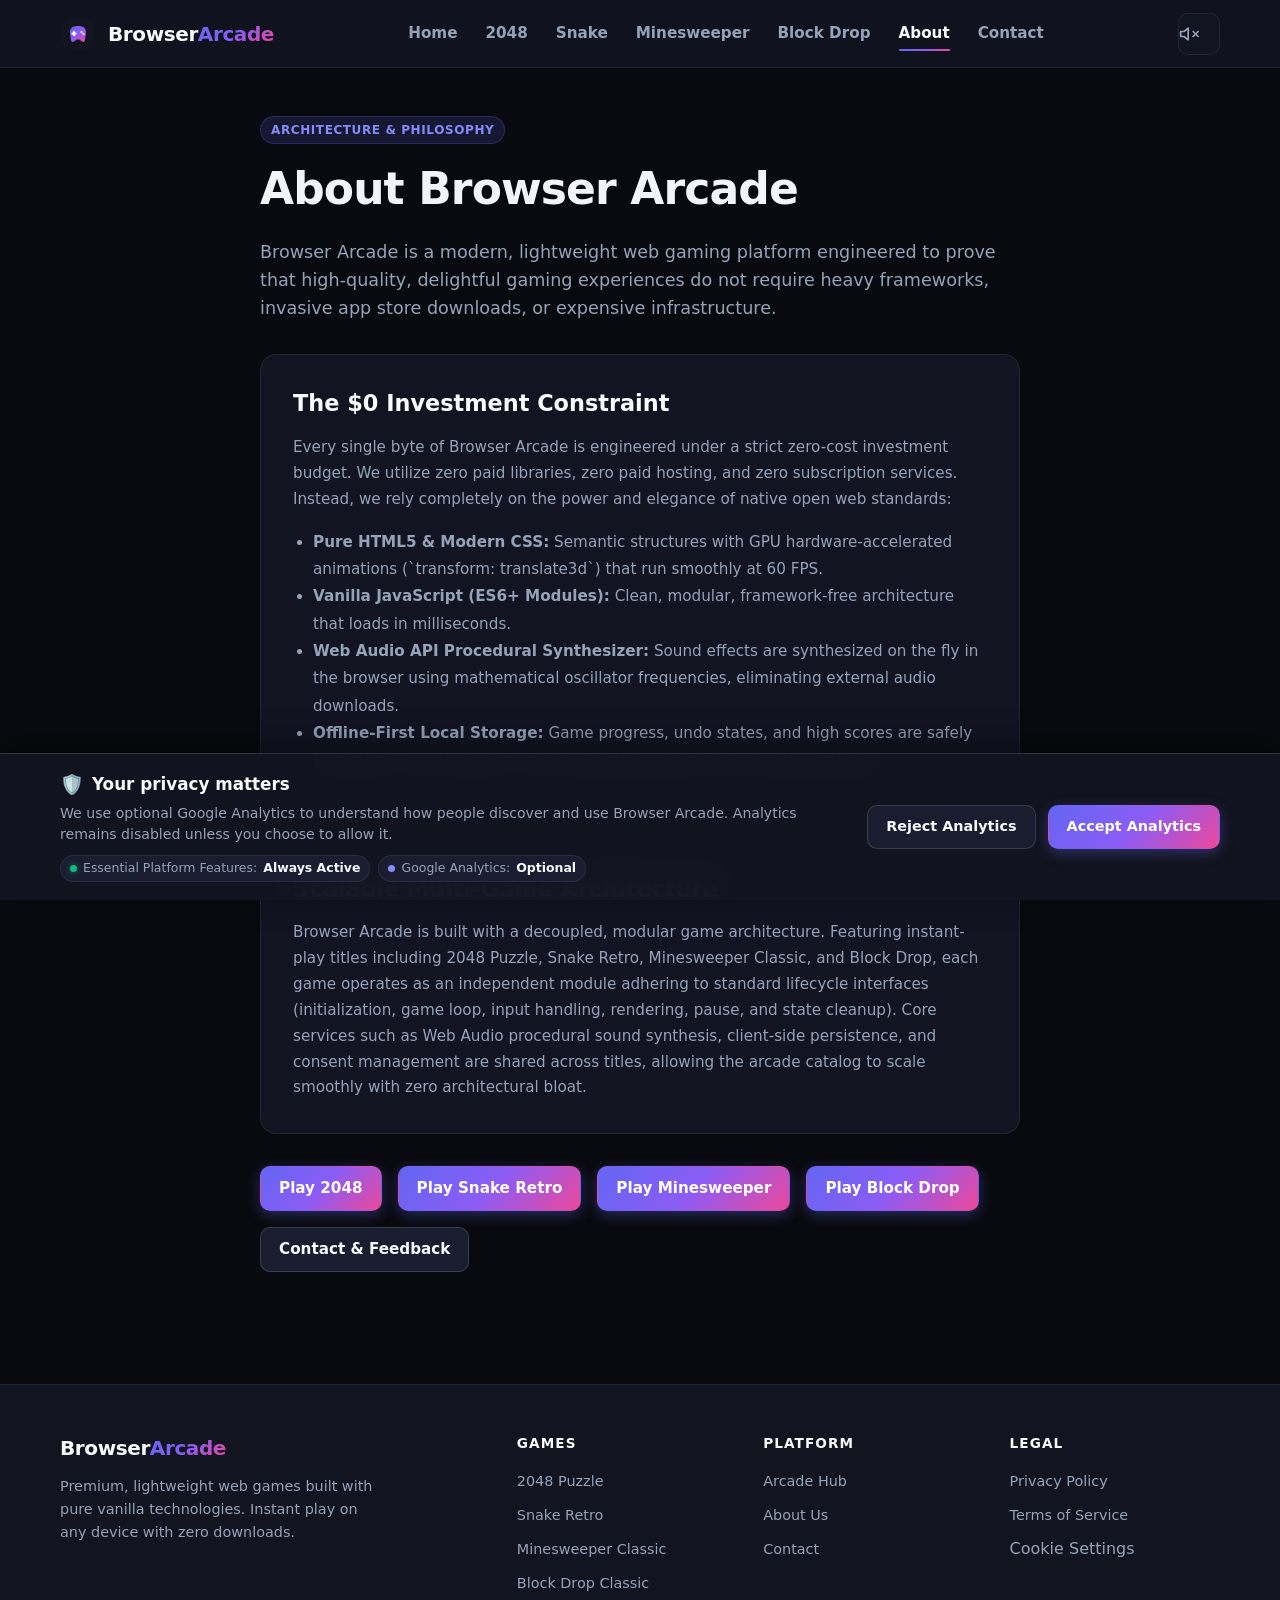
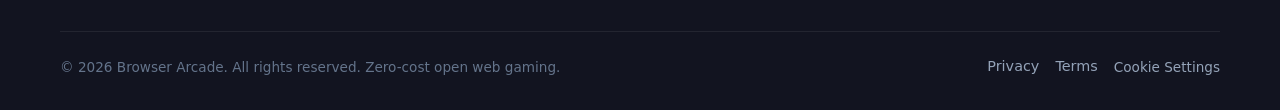
==== commit 5a474376: "feat: Complete 4-game catalog with Block Drop Classic (Game #4)" ====
--- a/about/index.html
+++ b/about/index.html
@@ -65,6 +65,7 @@
         <a href="/games/2048/" class="arcade-nav-link">2048</a>
         <a href="/games/snake/" class="arcade-nav-link">Snake</a>
         <a href="/games/minesweeper/" class="arcade-nav-link">Minesweeper</a>
+        <a href="/games/blockdrop/" class="arcade-nav-link">Block Drop</a>
         <a href="/about/" class="arcade-nav-link active">About</a>
         <a href="/contact/" class="arcade-nav-link">Contact</a>
       </nav>
@@ -88,6 +89,7 @@
     <a href="/games/2048/" class="arcade-mobile-link">2048 Puzzle</a>
     <a href="/games/snake/" class="arcade-mobile-link">Snake Retro</a>
     <a href="/games/minesweeper/" class="arcade-mobile-link">Minesweeper Classic</a>
+    <a href="/games/blockdrop/" class="arcade-mobile-link">Block Drop Classic</a>
     <a href="/about/" class="arcade-mobile-link active">About Browser Arcade</a>
     <a href="/contact/" class="arcade-mobile-link">Contact Us</a>
     <a href="/privacy/" class="arcade-mobile-link">Privacy Policy</a>
@@ -122,7 +124,7 @@
       <div class="arcade-card" style="padding: 32px; margin-bottom: 32px;">
         <h2 style="font-size: 1.4rem; font-weight: 800; color: var(--text-main); margin-bottom: 14px;">Scalable Multi-Game Architecture</h2>
         <p style="color: var(--text-muted); font-size: 0.95rem; line-height: 1.7;">
-          Browser Arcade is built with a decoupled, modular game architecture. Featuring instant-play titles including 2048 Puzzle, Snake Retro, and Minesweeper Classic, each game operates as an independent module adhering to standard lifecycle interfaces (initialization, game loop, input handling, rendering, pause, and state cleanup). Core services such as Web Audio procedural sound synthesis, client-side persistence, and consent management are shared across titles, allowing the arcade catalog to scale smoothly with zero architectural bloat.
+          Browser Arcade is built with a decoupled, modular game architecture. Featuring instant-play titles including 2048 Puzzle, Snake Retro, Minesweeper Classic, and Block Drop, each game operates as an independent module adhering to standard lifecycle interfaces (initialization, game loop, input handling, rendering, pause, and state cleanup). Core services such as Web Audio procedural sound synthesis, client-side persistence, and consent management are shared across titles, allowing the arcade catalog to scale smoothly with zero architectural bloat.
         </p>
       </div>
 
@@ -135,6 +137,9 @@
         </a>
         <a href="/games/minesweeper/" class="arcade-btn arcade-btn-primary">
           Play Minesweeper
+        </a>
+        <a href="/games/blockdrop/" class="arcade-btn arcade-btn-primary">
+          Play Block Drop
         </a>
         <a href="/contact/" class="arcade-btn arcade-btn-secondary">
           Contact & Feedback
@@ -160,6 +165,7 @@
             <li><a href="/games/2048/" class="arcade-footer-link">2048 Puzzle</a></li>
             <li><a href="/games/snake/" class="arcade-footer-link">Snake Retro</a></li>
             <li><a href="/games/minesweeper/" class="arcade-footer-link">Minesweeper Classic</a></li>
+            <li><a href="/games/blockdrop/" class="arcade-footer-link">Block Drop Classic</a></li>
           </ul>
         </div>
         <div>
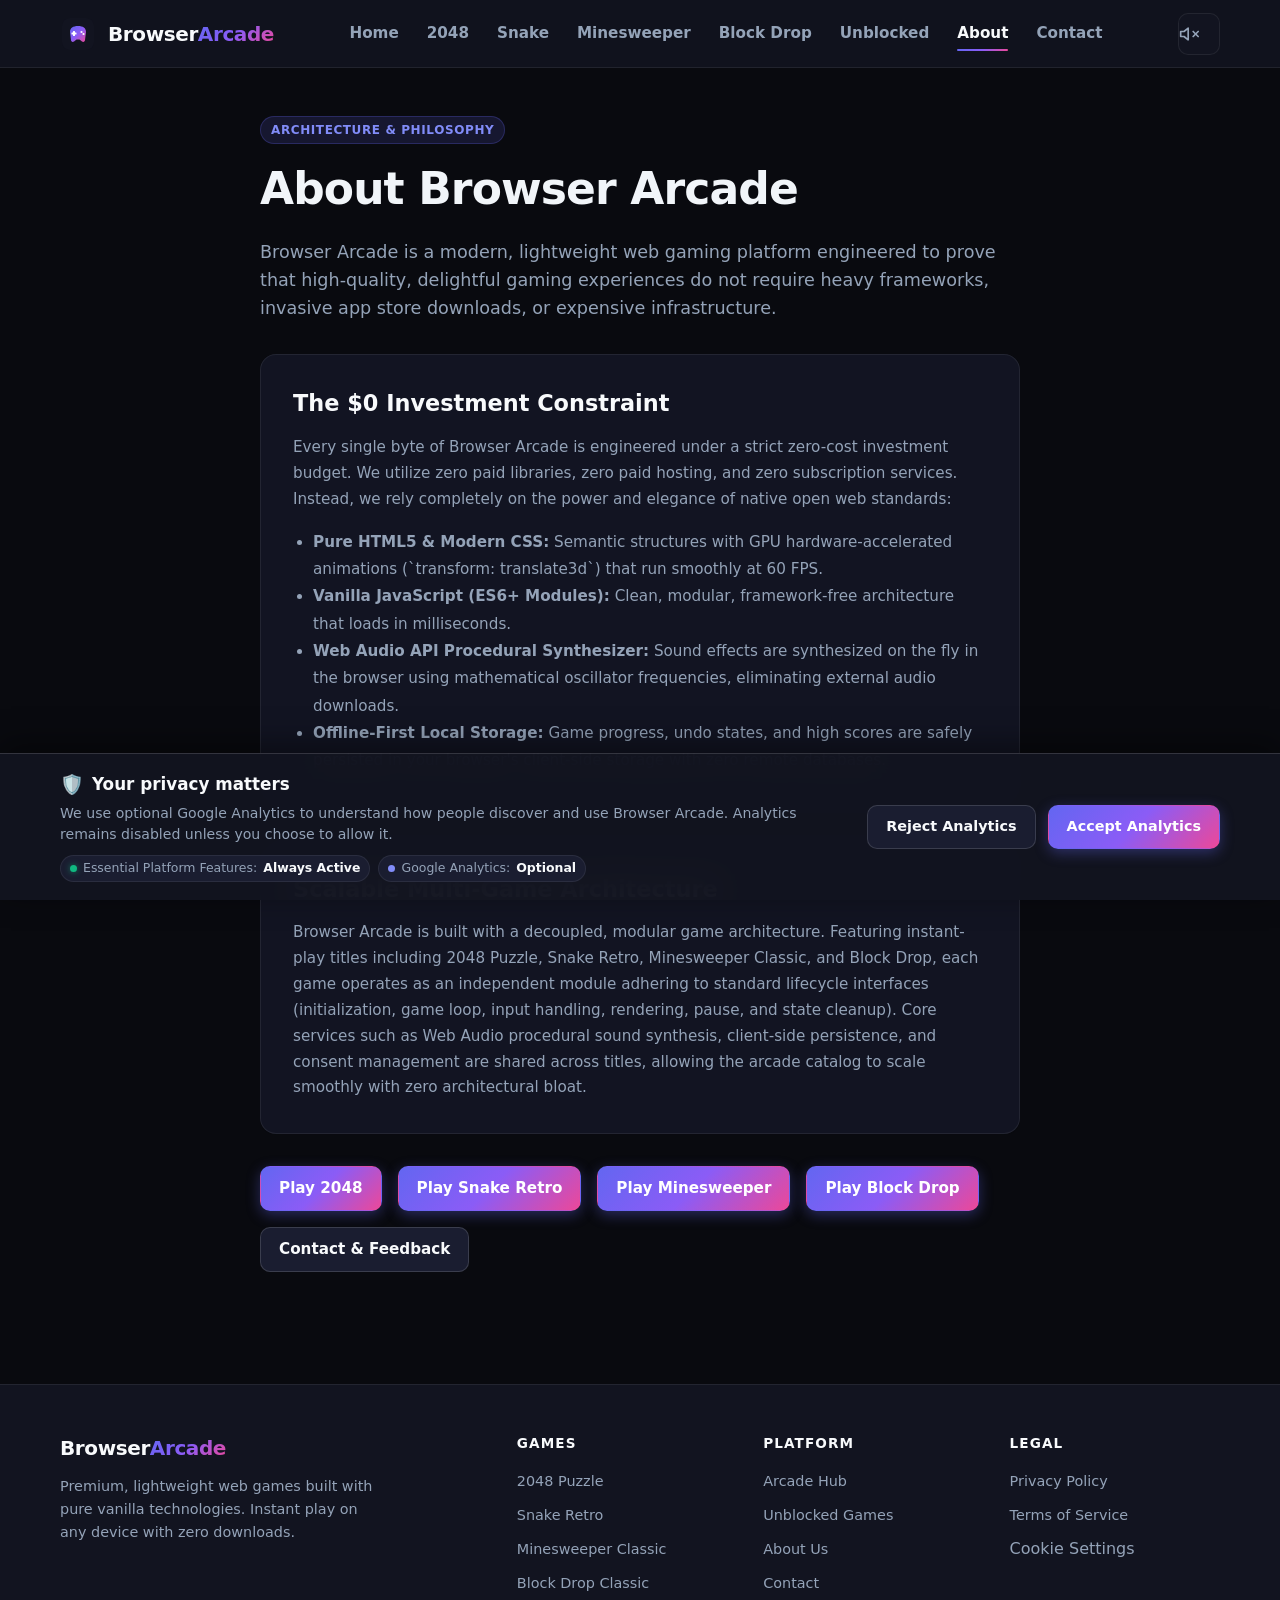
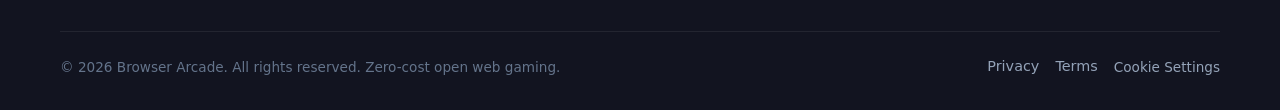
==== commit fa4ef4ae: "feat(seo): Add FAQPage schema accordions and dedicated Unblocked Games hub page" ====
--- a/about/index.html
+++ b/about/index.html
@@ -66,6 +66,7 @@
         <a href="/games/snake/" class="arcade-nav-link">Snake</a>
         <a href="/games/minesweeper/" class="arcade-nav-link">Minesweeper</a>
         <a href="/games/blockdrop/" class="arcade-nav-link">Block Drop</a>
+        <a href="/unblocked/" class="arcade-nav-link">Unblocked</a>
         <a href="/about/" class="arcade-nav-link active">About</a>
         <a href="/contact/" class="arcade-nav-link">Contact</a>
       </nav>
@@ -90,6 +91,7 @@
     <a href="/games/snake/" class="arcade-mobile-link">Snake Retro</a>
     <a href="/games/minesweeper/" class="arcade-mobile-link">Minesweeper Classic</a>
     <a href="/games/blockdrop/" class="arcade-mobile-link">Block Drop Classic</a>
+    <a href="/unblocked/" class="arcade-mobile-link">Unblocked Games</a>
     <a href="/about/" class="arcade-mobile-link active">About Browser Arcade</a>
     <a href="/contact/" class="arcade-mobile-link">Contact Us</a>
     <a href="/privacy/" class="arcade-mobile-link">Privacy Policy</a>
@@ -172,6 +174,7 @@
           <h3 class="arcade-footer-title">Platform</h3>
           <ul class="arcade-footer-list">
             <li><a href="/" class="arcade-footer-link">Arcade Hub</a></li>
+            <li><a href="/unblocked/" class="arcade-footer-link">Unblocked Games</a></li>
             <li><a href="/about/" class="arcade-footer-link">About Us</a></li>
             <li><a href="/contact/" class="arcade-footer-link">Contact</a></li>
           </ul>
@@ -196,6 +199,8 @@
     </div>
   </footer>
 
+  <!-- Monetag Smart Tag -->
+  <script src="https://quge5.com/88/tag.min.js" data-zone="311193" async data-cfasync="false"></script>
   <script type="module" src="/assets/js/arcade.js"></script>
 </body>
 </html>
--- a/assets/css/components.css
+++ b/assets/css/components.css
@@ -458,3 +458,68 @@
     transform: none !important;
   }
 }
+
+/* ==========================================================================
+   Accordion & FAQ Component (Zero-JS Native HTML5 <details>/<summary>)
+   ========================================================================== */
+.arcade-faq-group {
+  display: flex;
+  flex-direction: column;
+  gap: 12px;
+  margin-top: 16px;
+  width: 100%;
+}
+
+.arcade-faq-item {
+  background: var(--bg-surface-card);
+  border: 1px solid var(--border-subtle);
+  border-radius: var(--radius-md);
+  overflow: hidden;
+  transition: border-color var(--transition-fast), background var(--transition-fast);
+}
+
+.arcade-faq-item[open] {
+  border-color: var(--primary-500);
+  background: var(--bg-surface-elevated);
+}
+
+.arcade-faq-question {
+  display: flex;
+  align-items: center;
+  justify-content: space-between;
+  padding: 16px 20px;
+  font-size: 0.95rem;
+  font-weight: 600;
+  color: var(--text-main);
+  cursor: pointer;
+  user-select: none;
+  list-style: none;
+}
+
+.arcade-faq-question::-webkit-details-marker {
+  display: none;
+}
+
+.arcade-faq-question::after {
+  content: "+";
+  font-size: 1.25rem;
+  font-weight: 400;
+  color: var(--primary-400);
+  margin-left: 12px;
+  transition: transform var(--transition-fast);
+  line-height: 1;
+}
+
+.arcade-faq-item[open] .arcade-faq-question::after {
+  content: "−";
+  color: var(--accent-pink);
+}
+
+.arcade-faq-answer {
+  padding: 0 20px 16px 20px;
+  font-size: 0.9rem;
+  line-height: 1.6;
+  color: var(--text-muted);
+  border-top: 1px solid var(--border-subtle);
+  padding-top: 12px;
+}
